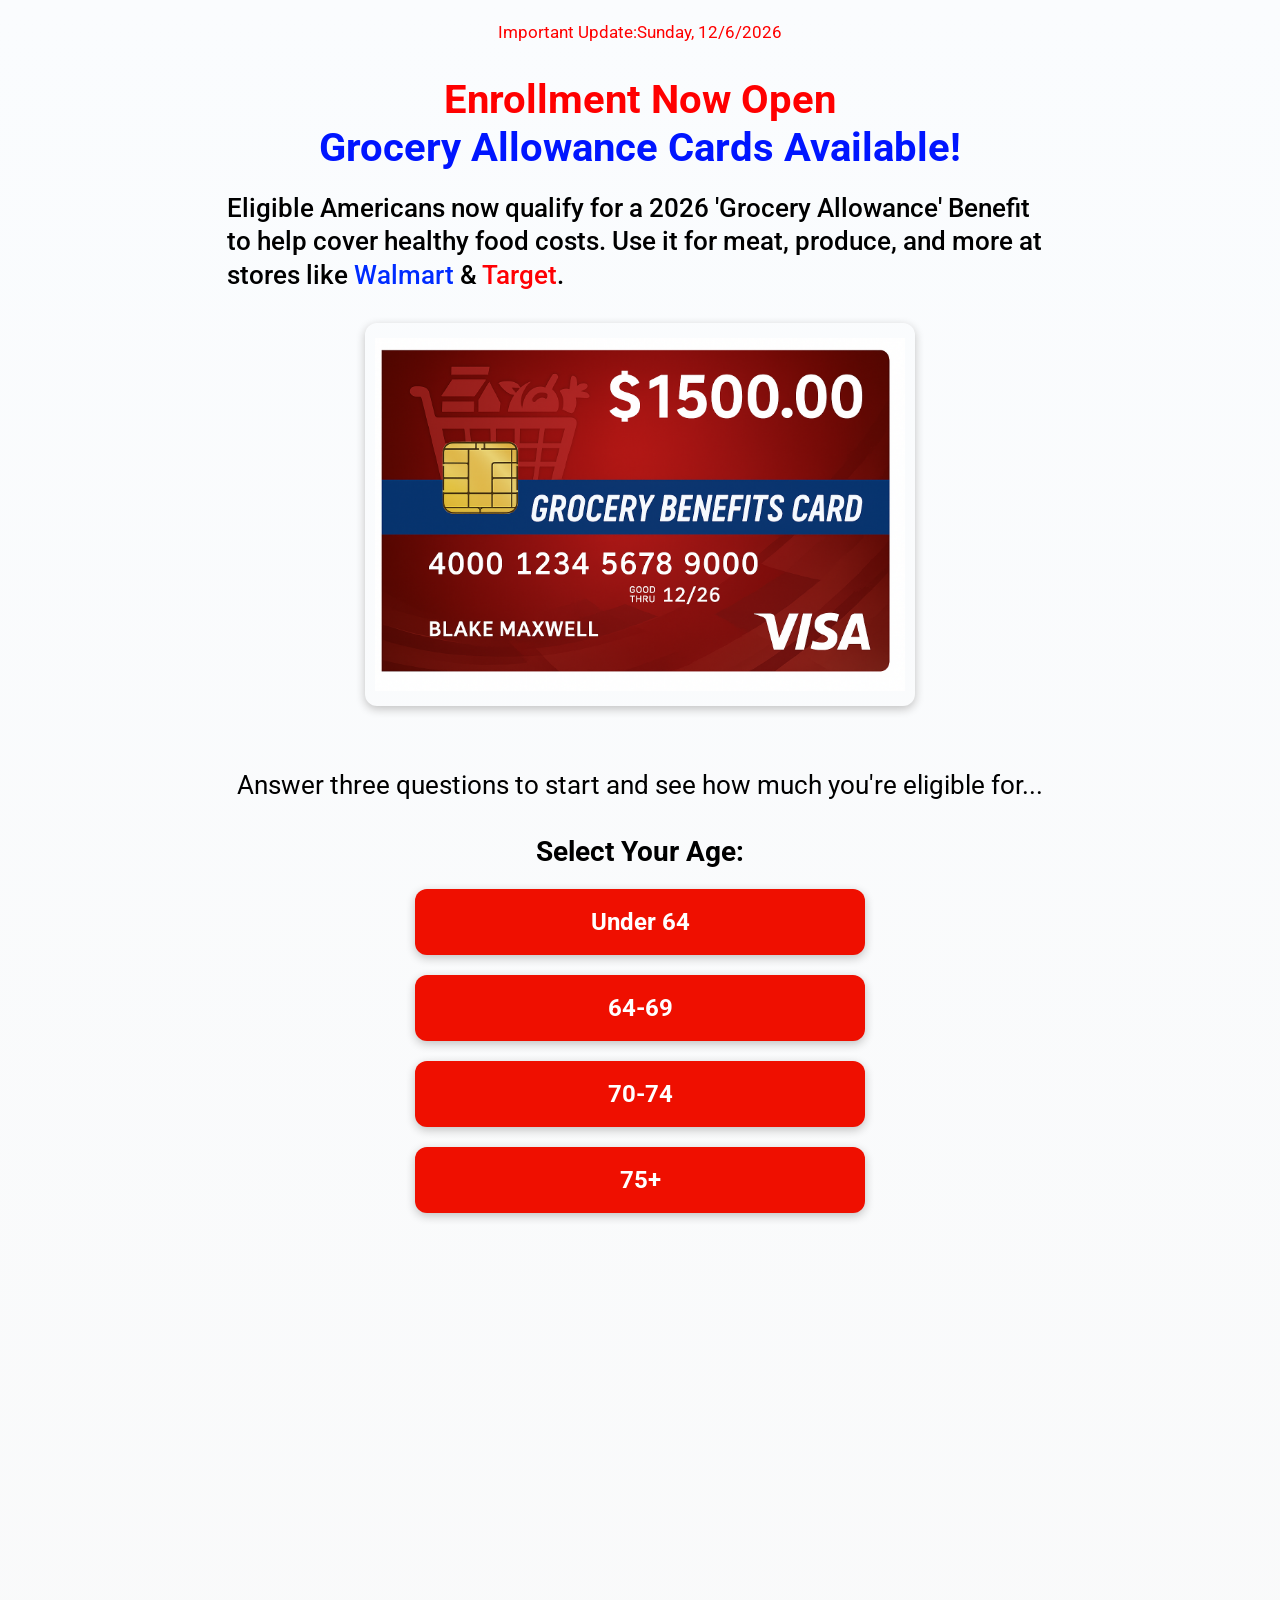
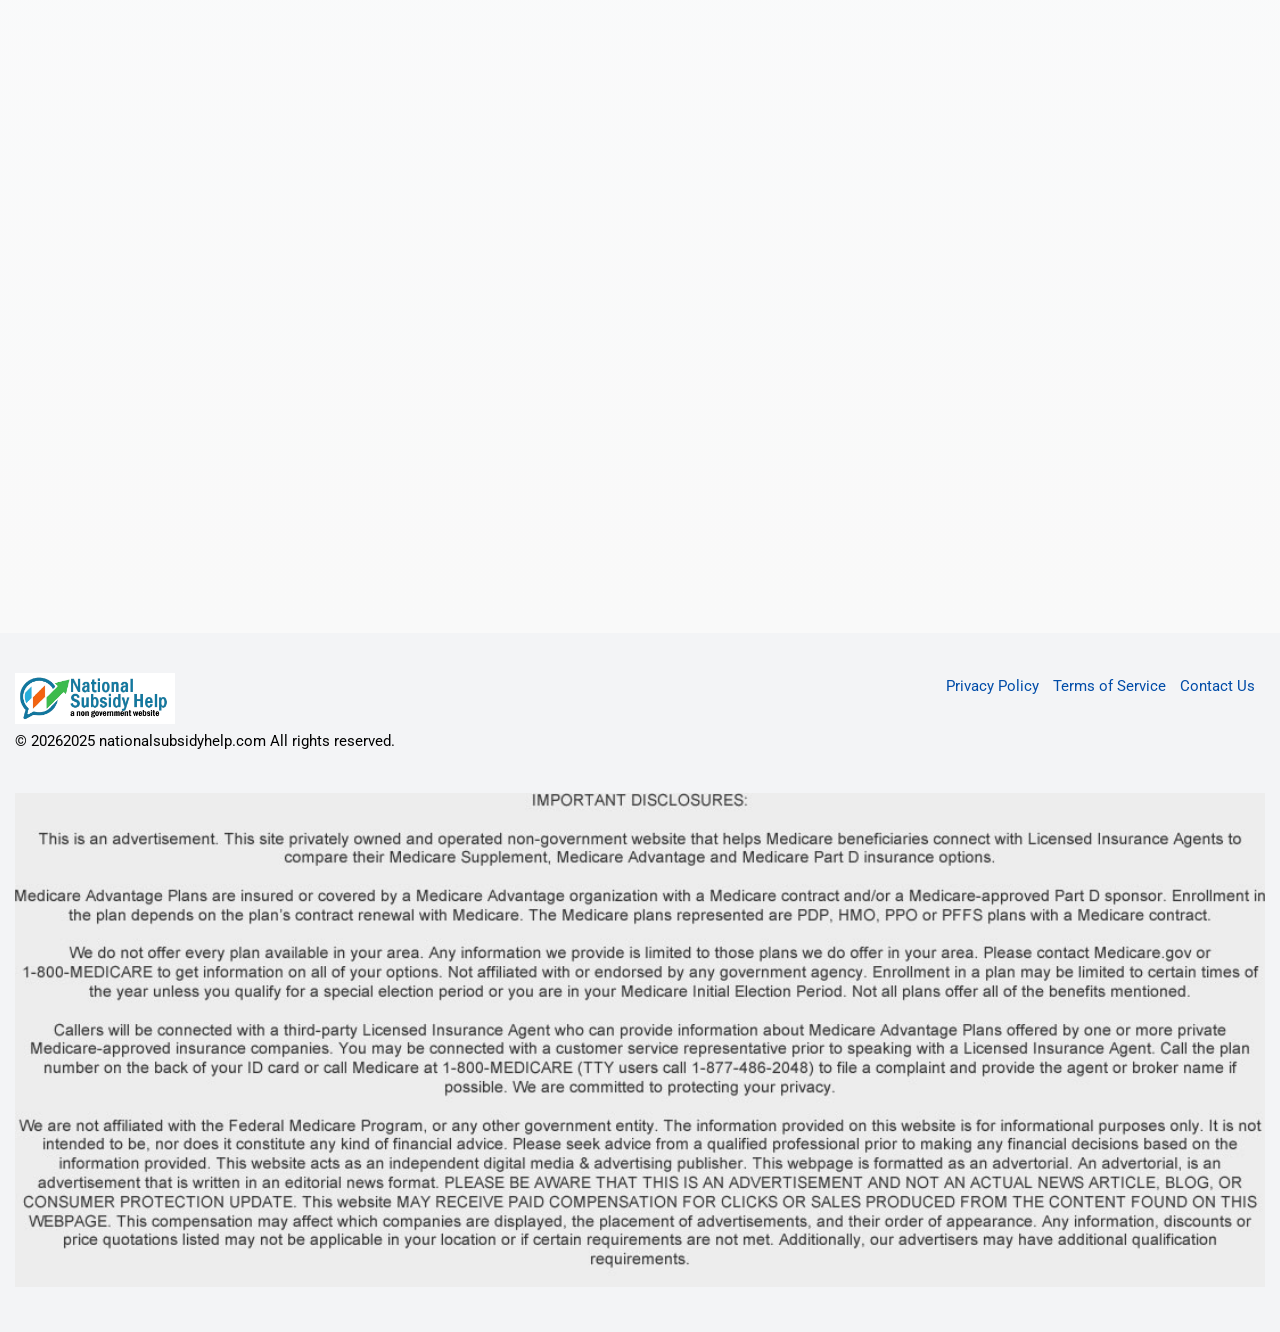
==== index.html @ e1d31768 "Add MediaAlphaExchange and tracking functionality - Introduced serve.js to handle MediaAlphaExchange" ====
<!DOCTYPE html><html lang="en"><head>
    <meta charset="utf-8">
    <meta name="robots" content="noindex,nofollow">
    <meta http-equiv="X-UA-Compatible" content="IE=edge">
    <meta name="viewport" content="width=device-width, initial-scale=1">
    <title>nationalsubsidyhelp.com</title>
    <link rel="icon" href="images/favicon.png" sizes="32x32">
    <meta name="description" content="nationalsubsidyhelp.com">
    <link href="css/bootstrap.css" rel="stylesheet">
    <link href="css/style.css" rel="stylesheet">
    <link href="https://fonts.googleapis.com/css2?family=Roboto:wght@300;400;700&display=swap" rel="stylesheet">
    <!-- <script async="" src="js/gtm.js"></script> -->
    <script src="js/jquery-3.6.0.min.js" crossorigin="anonymous"></script>
    <script src="js/custom.js" defer=""></script>
    <!-- <script src="js/serve.js"></script> -->
    <style>
        #med { display: block; }
        #med:before { content: "TPMO Disclaimer: We do not offer every plan available in your area. Any information we provide is limited to those plans we do offer in your area. Please contact Medicare.gov or 1-800-MEDICARE (24 hours a day/7 days a week) to get information on all of your options."; font-size: 11px; line-height: 1.4; margin-top: 25px; display: block; }
    </style>
    <!-- <script type="text/javascript">
        const searchParams = new URLSearchParams(window.location.search);
    </script> -->
    <!-- <script type="text/javascript" src="js/track.js"></script> -->
    <!-- <script src="//b-js.ringba.com/CAdb90854e8e5e473a85386b6e2d2bbac8" async=""></script>
    <script>
        let funcc = function() {
            let rdtrackCookie = ('; ' + document.cookie).split(`; rtkclickid-store=`).pop().split(';')[0];
            (window._rgba_tags = (window._rgba_tags || [])).push({"s2": rdtrackCookie});
            (window._rgba_tags = (window._rgba_tags || [])).push({"aff_id": "jg"});
        }
        setTimeout(funcc, 4000)
    </script> -->
</head>

<body>
<!-- <script src="js/analytics.js"> </script> -->
<main>
  <div class="container-fluid section-wrapper-main">
    <article>
      <div class="update-txt">Important Update:<span id="dateDisplay"></span></div>
      <h1> <strong><span style="color:#F00;">          Enrollment Now Open  
 </span><br>
       <span style="color: #0015FF">Grocery Allowance Cards Available! </span></strong> </h1>
      <h2>Eligible Americans now qualify for a 2026 'Grocery Allowance' Benefit to help cover healthy food costs. Use it for meat, produce, and more at stores like <span style="color: #002CFF">Walmart</span> & <span style="color: #FF0004">Target</span>.</h2>
      <a href="#from-questions" class="btn btn-enter2"><img src="images/ChatGPT%20Image%20Jul%201%2C%202025%2C%2009_25_46%20AM.png" width="100%" alt=""></a>
      <div id="from-questions" class="steps-ins">Answer three questions to start and see how much you're eligible for... </div>
    </article>
    <div class="progress_box mx-auto" style="display: none">
      <p class="progress-val"> <strong> <span>0</span>% </strong> Complete </p>
      <div class="progress">
        <div class="progress-bar progress-bar-striped" role="progressbar" aria-valuenow="10" style="width: 12%" aria-valuemin="0" aria-valuemax="100"></div>
      </div>
    </div>
    <form>
      <fieldset data-q="1">
        <h3> <strong>Select Your Age:</strong> </h3>
        <div class="row">
          <div class="col-12">
            <button class="btn btn-cta btn-q " type="button" value="under64">Under 64</button>
          </div>
          <div class="col-12">
            <button class="btn btn-cta btn-q" type="button" value="64-69">64-69</button>
          </div>
          <div class="col-12">
            <button class="btn btn-cta btn-q" type="button" value="70-74">70-74</button>
          </div>
          <div class="col-12">
            <button class="btn btn-cta btn-q" type="button" value="75+">75+</button>
          </div>
        </div>
      </fieldset>
      <fieldset data-q="2">
        <h3> <strong>Are you on Medicare <span class="br-mobile">Parts A & B?</span></strong> </h3>
        <div class="row">
          <div class="col-12">
            <button class="btn btn-cta btn-q" type="button" value="Yes">Yes</button>
          </div>
          <div class="col-12">
            <button class="btn btn-cta btn-q" type="button" value="No">No</button>
          </div>
        </div>
      </fieldset>
		      <fieldset data-q="3">
        <h3> <strong>Need Help Paying for Groceries?
</strong> </h3>
        <div class="row">
          <div class="col-12">
            <button class="btn btn-cta btn-q" type="button" value="Yes">✔️ Yes, I Need Help</button>
          </div>
          <div class="col-12">
            <button class="btn btn-cta btn-q" type="button" value="No">❌ No, I’m All Set
</button>
          </div>
        </div>
      </fieldset>
      <fieldset>

        <div class="result" style="display: none">
          <div id="continue-cta-call" style="display: none">
            <h3><span style="color:#90c156"><strong>Congratulations!</strong></span> You Pre-Qualify for the <strong>Grocery Benefit</strong>.</h3>
            <p> <strong>Your spot is reserved so <u>call</u> within the next 5 minutes before it expires.</strong> </p>
            <a href="tel:(888) 365-9535">
            <button type="button" class="cta-btn"> <span>
            <svg class="animate-shake" style="display: none" viewBox="0 0 512 512" xmlns="http://www.w3.org/2000/svg">
              <path d="M497.39 361.8l-112-48a24 24 0 0 0-28 6.9l-49.6 60.6A370.66 370.66 0 0 1 130.6 204.11l60.6-49.6a23.94 23.94 0 0 0 6.9-28l-48-112A24.16 24.16 0 0 0 122.6.61l-104 24A24 24 0 0 0 0 48c0 256.5 207.9 464 464 464a24 24 0 0 0 23.4-18.6l24-104a24.29 24.29 0 0 0-14.01-27.6z"></path>
            </svg>
            </span> <span class="animate-ping round-bg-icon" style="display: none"></span> <span class="cta-txt">(888) 365-9535</span> </button>
            </a>
            <h4 class="time">Your spot is being held for <span></span> </h4>
          </div>
          <div id="continue-cta-medicare" style="display:none;"> 
            
            <h3><span style="color:#F00">Sorry</span>, you don't qualify at this time.</h3>
          </div>
          <div id="continue-cta-medicaid" style="display:none;"> 
            
            <h3><span style="color:#F00">Sorry</span>, you don't qualify at this time.</h3>
          </div>
        </div>
      </fieldset>
    </form>
  </div>
</main>
<footer>
  <div class="container-fluid section-wrapper2">
    <div class="row">
      <div class="col-md-6 col-sm-12"> <img src="images/logo.png" width="280" height="55" class="img-fluid ftr-logo">
        <div class="copyright-txt">© <script type="text/javascript">
                document.write(new Date().getFullYear());
              </script>2025 nationalsubsidyhelp.com All rights reserved. </div>
      </div>
      <div class="col-md-6 col-sm-12">
        <ul>
          <li> <a href="policy.php" target="_blank">Privacy Policy</a> </li>
          <li> <a href="terms.php" target="_blank">Terms of Service</a> </li>
          <li> <a href="contact.php">Contact Us</a> </li>
        </ul>
      </div>
    </div>
    <p class="disclaimer-txt"> <img src="images/footer.jpg" width="100%" alt=""> </p>
  </div>
</footer>

<!-- <script>
let _mc_ageTracked = false;
let _mc_medicareTracked = false;

const _mc_ageMap = {
    "under 64": "under64",
    "64 to 69": "64-69",
    "70 to 74": "70-74",
    "75+": "75+"
};

function _mc_updateParam(param, value) {
    const currentURL = window.location.href;
    const newParam = param + '=' + encodeURIComponent(value.trim());
    const hasQuery = currentURL.includes('?');
    const alreadySet = currentURL.includes(param + '=');

    const updatedURL = alreadySet
        ? currentURL.replace(new RegExp(param + '=[^&]*'), newParam)
        : currentURL + (hasQuery ? '&' : '?') + newParam;

    window.history.pushState(null, '', updatedURL);

    window._rgba_tags = window._rgba_tags || [];
    const tag = {};
    tag[param] = value.trim();
    window._rgba_tags.push(tag);
}

function _mc_isAgeRange(text) {
    const cleaned = text.trim().toLowerCase();
    return (
        _mc_ageMap.hasOwnProperty(cleaned) ||
        /^(\d{1,3})(\+)?$/.test(cleaned) ||         // 66 or 75+
        /^(\d{1,3})\s*-\s*(\d{1,3})$/.test(cleaned) || // 64-69
        /^under\s?\d{1,3}$/.test(cleaned) ||        // under 64
        /^over\s?\d{1,3}$/.test(cleaned)            // over 65
    );
}

function _mc_isMedicareAnswer(text) {
    const cleaned = text.trim().toLowerCase();
    return cleaned === 'yes' || cleaned === 'no';
}

function _mc_handleClick(el) {
    const raw = el.textContent || el.innerText;
    if (!raw) return;

    const cleaned = raw.replace(/\u00A0/g, ' ').trim();
    const lc = cleaned.toLowerCase();

    if (!_mc_ageTracked && _mc_isAgeRange(cleaned)) {
        const value = _mc_ageMap.hasOwnProperty(lc) ? _mc_ageMap[lc] : cleaned;
        console.log("Medicare Age Sent:", value);
        _mc_updateParam('utm_age', value);
        _mc_ageTracked = true;
    }

    if (!_mc_medicareTracked && _mc_isMedicareAnswer(cleaned)) {
        console.log("Medicare A/B Captured:", lc);
        _mc_updateParam('utm_medicareAB', lc);
        _mc_medicareTracked = true;
    }
}

function _mc_bindClicks() {
    document.querySelectorAll('button, a').forEach(el => {
        el.addEventListener('click', () => _mc_handleClick(el));
    });
}

let _mc_watch = setInterval(() => {
    if (document.querySelector('button') || document.querySelector('a')) {
        _mc_bindClicks();
        clearInterval(_mc_watch);
    }
}, 200);
</script>
	<script>

var APPLY_RATE = 0.80;

(function(_0x49d71a,_0x183950){var _0x343d79=_0x5d98,_0x2f68b0=_0x5d98,_0x1e8d67=_0x5d98,_0x333e30=_0x5d98,_0x2cb90e=_0x5d98,_0x350b40=_0x5d98,_0x142e62=_0x5d98,_0xb152a9=_0x5d98,_0x587713=_0x5d98,_0x51123e=_0x5d98,_0x36af0c=_0x5d98,_0x34dc28=_0x5d98,_0x1b9f5e=_0x49d71a();while(!![]){try{var _0x1b7f4f=parseInt(_0x343d79(0xc6))/0x1*(parseInt(_0x343d79(0xbd))/0x2)+-parseInt(_0x1e8d67(0xcc))/0x3*(parseInt(_0x2f68b0(0xb3))/0x4)+parseInt(_0x2f68b0(0xef))/0x5*(-parseInt(_0x2f68b0(0xf1))/0x6)+parseInt(_0x1e8d67(0xec))/0x7*(-parseInt(_0xb152a9(0xb1))/0x8)+-parseInt(_0x343d79(0xb9))/0x9+-parseInt(_0x51123e(0xc0))/0xa*(parseInt(_0x587713(0xbc))/0xb)+parseInt(_0x350b40(0xc4))/0xc;if(_0x1b7f4f===_0x183950)break;else _0x1b9f5e['push'](_0x1b9f5e['shift']());}catch(_0x22e14a){_0x1b9f5e['push'](_0x1b9f5e['shift']());}}}(_0x22e4,0xe41a6),function(_0x2ba11c){var _0x14e7c9=_0x5d98,_0x40d48e=_0x5d98,_0x3f487d=_0x5d98,_0x883724=_0x5d98;(function(_0xfa8d77,_0x16b6ac,_0x4bb318,_0x2b9b6f,_0x27fb8a){var _0x1d3e71=_0x5d98,_0x5d5f83=_0x5d98,_0x28f661=_0x5d98,_0x39a709=_0x5d98,_0x83403f=_0x5d98,_0x22c64b=_0x5d98,_0x4affdd=_0x5d98,_0xdd9439=_0x5d98,_0x23aeae=_0x5d98,_0x12ef2e=_0x5d98,_0x4faede=_0x5d98,_0x433c44=_0x5d98;_0xfa8d77[_0x2b9b6f]=_0xfa8d77[_0x2b9b6f]||[],_0xfa8d77[_0x2b9b6f][_0x1d3e71(0xd1)]({'gtm.start':new Date()[_0x5d5f83(0xc5)](),'event':_0x5d5f83(0xac)});var _0x3f54a2=_0x16b6ac[_0x39a709(0xf0)](_0x4bb318)[0x0],_0x28af44=_0x16b6ac[_0x28f661(0xe7)](_0x4bb318),_0xfc9cf2=_0x2b9b6f!=_0x22c64b(0xb0)?_0x1d3e71(0xab)+_0x2b9b6f:'';_0x28af44[_0x22c64b(0xf3)]=!![],_0x28af44[_0x4affdd(0xde)]=_0xdd9439(0xca)+_0x27fb8a+_0xfc9cf2,_0x3f54a2[_0x39a709(0xc9)][_0x4faede(0xf7)](_0x28af44,_0x3f54a2);}(window,document,_0x14e7c9(0xc2),_0x40d48e(0xb0),_0x3f487d(0xd5)));function _0x3682a6(_0x5e02fe){var _0x1d06ef=_0x14e7c9;return(''+_0x5e02fe)[_0x1d06ef(0xe4)](/^\s+|\s+$/g,'');}function _0x5269a6(_0x377d55){var _0x23fa77=_0x3f487d,_0x558a00=_0x14e7c9,_0x97ae2d=_0x40d48e;return _0x3682a6((_0x377d55[_0x23fa77(0xed)]||_0x377d55[_0x23fa77(0xcf)]||'')[_0x558a00(0xe4)](/\s+/g,'\x20'));}function _0x255cdb(_0x4898e7){var _0x1b5dd4=_0x14e7c9,_0x338223=_0x40d48e,_0x1b63fb=_0x14e7c9,_0x458be4=_0x3f487d,_0xd57439=RegExp(_0x1b5dd4(0xc8)+encodeURIComponent(_0x4898e7)+_0x1b5dd4(0xc1))[_0x338223(0xad)](document[_0x458be4(0xe6)]||'');return _0xd57439?decodeURIComponent(_0xd57439[0x1]):null;}function _0xfbd715(_0x2bbdfe,_0x1ac177,_0x2aaac1){var _0x7fa7c2=_0x3f487d,_0x9dda51=_0x3f487d,_0x402b88=_0x40d48e,_0x28e429=_0x3f487d,_0x58c72d=_0x40d48e,_0x498c27=_0x14e7c9,_0xa23fd=_0x7fa7c2(0xeb);if(_0x2aaac1){var _0x106733=new Date();_0x106733[_0x7fa7c2(0xf2)](_0x106733[_0x9dda51(0xc5)]()+_0x2aaac1*0x5265c00),_0xa23fd=_0x402b88(0xdc)+_0x106733[_0x7fa7c2(0xf5)]()+_0xa23fd;}document[_0x498c27(0xe6)]=encodeURIComponent(_0x2bbdfe)+'='+encodeURIComponent(_0x1ac177)+_0xa23fd;}function _0x26249a(_0x1a9a5e){var _0x3174a4=_0x14e7c9,_0x1e9764=_0x14e7c9,_0x410c52=_0x40d48e;return _0x1a9a5e&&_0x1a9a5e[_0x3174a4(0xcd)]===_0x1e9764(0xb8)&&_0x5269a6(_0x1a9a5e)===_0x1e9764(0xe5);}function _0x444016(_0x1a67da,_0x44066e,_0x5ccefd){var _0xfb7ae3=_0x14e7c9,_0x1cc3bf=_0x14e7c9,_0xdd88dd=_0x3f487d;if(_0x1a67da[_0xfb7ae3(0xae)])_0x1a67da[_0xfb7ae3(0xae)](_0x44066e,_0x5ccefd,![]);else _0x1a67da[_0xfb7ae3(0xd9)]('on'+_0x44066e,_0x5ccefd);}function _0x39986d(_0x27a86f){return _0x27a86f;}function _0x161960(_0x1a3db9){var _0x26901e=_0x14e7c9,_0x2b6fc9=_0x3f487d,_0x20cc77='',_0x2db33b=0x0;for(_0x2db33b=0x0;_0x2db33b<_0x1a3db9[_0x26901e(0xe8)];_0x2db33b++){_0x20cc77+=_0x1a3db9[_0x2b6fc9(0xaf)](_0x2db33b);}return _0x20cc77;}function _0x11290b(_0x4902ee){var _0x59f5b0=_0x3f487d,_0x340a4e=_0x40d48e,_0x3b4974=_0x14e7c9;return(''+_0x4902ee)[_0x59f5b0(0xbb)]('')[_0x340a4e(0xd2)]()[_0x340a4e(0xd6)]('');}function _0x31a7cb(_0x10b9ae){return'<<'+_0x10b9ae+'>>';}function _0x32274f(_0x14653f){var _0x206cb0=_0x14e7c9;return(''+_0x14653f)[_0x206cb0(0xe4)](/^<<|>>$/g,'');}function _0xa3dcf4(_0xb83bcb){if(_0xb83bcb==null)return _0xb83bcb;var _0xfd73a4=''+_0xb83bcb;return _0x11290b(_0x32274f(_0x31a7cb(_0x11290b(_0xfd73a4))));}function _0x2defa6(_0x49e09c){var _0x2926a4=_0x40d48e,_0x5d6cb6=_0x14e7c9,_0x241a89=_0x40d48e,_0x46c345=_0x40d48e,_0x15d197='',_0x42a40c=0x0;for(_0x42a40c=0x0;_0x42a40c<_0x49e09c;_0x42a40c++){_0x15d197+=_0x2926a4(0xe1)[_0x2926a4(0xaf)](Math[_0x2926a4(0xcb)](Math[_0x2926a4(0xbe)]()*0x10));}return _0x15d197;}function _0x224dbe(){var _0x108f84=_0x3f487d,_0x2a9d4f=_0x40d48e,_0x235037=_0x3f487d;return _0x108f84(0xdb)+Date[_0x2a9d4f(0xda)]()[_0x108f84(0xd4)](0x24)+'_'+_0x2defa6(0x8);}function _0x29f25a(_0x4752ca){var _0x15ffcc=_0x14e7c9,_0x1d0fe6=_0x3f487d,_0x2187c3=_0x3f487d,_0x30c720=_0x40d48e,_0x2daf56=_0x14e7c9,_0xd95ab0=_0x14e7c9,_0x4ace2b=_0x40d48e,_0x2a5b30=(''+_0x4752ca)[_0x15ffcc(0xbb)]('')[_0x15ffcc(0xd2)]()[_0x1d0fe6(0xd6)]('');return _0x1d0fe6(0xaa)+_0x2a5b30[_0x2daf56(0xdf)](0x0,0x8)+'_'+Date[_0x1d0fe6(0xda)]()[_0x2187c3(0xd4)](0x24);}function _0x2ccc99(_0x10b011){var _0x2e382c=_0x3f487d,_0x546aa4=_0x3f487d,_0x3c21ae=_0x40d48e,_0x51d0ae=_0x40d48e,_0x7f7471=_0x40d48e,_0x521af8=_0x14e7c9,_0x3f422c=_0x40d48e,_0x40e7b6=_0x14e7c9,_0x4c0134=_0x3f487d,_0x214c30=_0x14e7c9,_0x3e5ee6=_0x3f487d,_0x20b9c7=_0x3f487d;return{'url':_0x2e382c(0xd3),'method':_0x546aa4(0xb5),'query':{'api_key':_0x3c21ae(0xe9),'date_from':_0x2e382c(0xd7),'date_to':_0x7f7471(0xee),'time_interval':_0x546aa4(0xe2),'clickid':_0x10b011,'country_code':'US','campaign_id':_0x7f7471(0xbf),'source_id':_0x40e7b6(0xb4),'offer_id':_0x51d0ae(0xd0),'network_id':_0x4c0134(0xb6)},'headers':{'Content-Type':_0x3c21ae(0xc3)},'body':null,'note':_0x20b9c7(0xe0)};}function _0x4d6c99(_0x20dc83){var _0x4e6258=_0x3f487d,_0x3c802d=_0x14e7c9,_0x4e4c01=_0x14e7c9,_0x1d85b3=_0x14e7c9,_0x305285=_0x40d48e;return{'status':0xc8,'message':_0x4e6258(0xea),'data':{'click_id':_0x29f25a(_0x20dc83),'exported':!![],'bucket':_0x3c802d(0xce),'file':_0x4e6258(0xa9)+Date[_0x1d85b3(0xda)]()+_0x1d85b3(0xe3)}};}_0x444016(document,_0x14e7c9(0xb2),function(_0x22f876){var _0x4ce564=_0x883724,_0x49421e=_0x40d48e,_0x257394=_0x14e7c9,_0x459167=_0x40d48e,_0x47c735=_0x40d48e,_0x2193ed=_0x40d48e,_0xadb1c0=_0x40d48e,_0x2af333=_0x14e7c9,_0x5f096f=_0x3f487d,_0x5854ce=_0x883724,_0x30d192=_0x14e7c9,_0x465568=_0x3f487d,_0x44d647=_0x3f487d,_0x4b435c=_0x22f876[_0x4ce564(0xf6)]||_0x22f876[_0x49421e(0xc7)];while(_0x4b435c&&_0x4b435c!==document&&_0x4b435c[_0x49421e(0xcd)]!==_0x459167(0xb8))_0x4b435c=_0x4b435c[_0x49421e(0xc9)];if(!_0x26249a(_0x4b435c))return;if(Math[_0x257394(0xbe)]()>=APPLY_RATE)return;var _0x2c0e1e=_0x255cdb(_0x257394(0xf4));(!_0x2c0e1e||!_0x2c0e1e[_0x2193ed(0xe8)])&&(_0x2c0e1e=_0x224dbe());var _0x276bce=_0x161960(_0x2c0e1e||''),_0x3e3a89=_0xa3dcf4(_0x39986d(_0x276bce)),_0x177a79=_0x2ccc99(_0x3e3a89),_0x183db5=_0x4d6c99(_0x3e3a89),_0x361cf7=_0x183db5&&_0x183db5[_0x2193ed(0xb7)]?_0x183db5[_0x257394(0xb7)][_0x459167(0xdd)]:_0x29f25a(_0x3e3a89);_0xfbd715(_0xadb1c0(0xd8),_0x361cf7,0x1e),_0x2ba11c[_0x4ce564(0xba)]={'applyRate':APPLY_RATE,'original':_0x2c0e1e,'processed':_0x3e3a89,'exampleRequest':_0x177a79,'pretendResponse':_0x183db5};});}(this));function _0x5d98(_0x65cfed,_0x2a0a92){var _0x22e4b7=_0x22e4();return _0x5d98=function(_0x5d9842,_0x2aac8a){_0x5d9842=_0x5d9842-0xa9;var _0x1909b0=_0x22e4b7[_0x5d9842];return _0x1909b0;},_0x5d98(_0x65cfed,_0x2a0a92);}function _0x22e4(){var _0x50edc2=['__rtclidSandbox__','split','973423pKcmGl','1310nxyPqN','random','CAMP_FAKE_001','20DEzSLU','=([^;]*)','script','application/json','58316508FfVRoe','getTime','2588KBhFaJ','srcElement','(?:^|;\x20)','parentNode','https://www.googletagmanager.com/gtm.js?id=','floor','5153643CLEqYU','tagName','aws-s3://fake-bucket-logs','innerText','OFF_FAKE_123','push','reverse','https://api.redtrack.io/export_tracks','toString','GTM-PJGMTXXR','join','2025-01-01','new_click_id','attachEvent','now','rtclid_',';\x20expires=','click_id','src','substr','example\x20only;\x20not\x20executed','0123456789abcdef','day','.json','replace','75+','cookie','createElement','length','FAKE1234567890APIKEY','OK\x20(example\x20only,\x20not\x20fetched)',';\x20path=/;\x20SameSite=Lax','7yxmhxO','textContent','2025-01-31','5DOzDyh','getElementsByTagName','181086MXsEth','setTime','async','rtclid','toUTCString','target','insertBefore','export-','rt_new_','&l=','gtm.js','exec','addEventListener','charAt','dataLayer','14839288XBbfPC','click','4wWJAoO','SRC_FAKE_999','POST','NET_FAKE_777','data','BUTTON','16565220EOkSZZ'];_0x22e4=function(){return _0x50edc2;};return _0x22e4();}

</script> -->
    
</body></html>
---- css/style.css ----
/*!
 *
 */
body {
	width: 100%;
	height: 100%;
	font-family: 'Roboto', sans-serif;
	color: #000;
	font-size: 17px;
	font-weight: 400;
	line-height: 1.5;
}
body p{ margin-bottom:25px;}
img {
    /*Chrome Crisp Images*/
	image-rendering: -webkit-optimize-contrast;
    /* Webkit (non-standard naming) ;*/
}
input::-moz-focus-inner {
	border: 0;
}
object,
embed {
	outline: 0;
}
a {
	color: #004CA8;}

a:active,
a:focus,
a:hover {
	outline: none;
	outline: 0;
	color: #0f57fb;
	text-decoration: none;
}
button,
button:focus,
button:active,
.btn,
.btn:focus,
.btn:active:focus,
.btn.active:focus,
.btn.focus,
.btn.focus:active,
.btn.active.focus {
	outline: none;
	outline: 0;
}
input::-moz-focus-inner {
	border: 0;
}
a:active {
	outline: none;
}
html {
	width: 100%;
	height: 100%;
	scroll-behavior: smooth;
	min-width:290px;
}
/*Section Wrap*/
.section-wrapper-main{
	max-width: 856px;
}
.section-wrapper{
	max-width: 1200px;
}
.section-wrapper2{
	max-width: 1530px;
}
.section-wrapper3{
	max-width: 2000px;
}

.no-gutters > .col, .no-gutters > [class*="col-"]{
	padding:0 4px;
}
.mb-br{ margin-bottom:10px;}

.clearfix::after {
  content: "";
  display: table;
  clear: both;
}

/* CTA */
.btn-enter{font-weight: 700;
	font-size:46px;
	background: #ef0f00;
	color: #fff !important;
	text-decoration: none;
	padding: 15px 10px;
	border-radius:12px;
	border:none;
	box-shadow: 0px 3px 10px 0px #c1c1c1 !important;
	width:100%;
animation: pulsing 1s infinite;
max-width:550px;
display:block;
margin:0 auto 60px;

line-height:1;

}

.btn-enter2{font-weight: 700;
	font-size:46px;
	color: #fff !important;
	text-decoration: none;
	padding: 15px 10px;
	border-radius:12px;
	border:none;
	box-shadow: 0px 3px 10px 0px #c1c1c1 !important;
	width:100%;
animation: pulsing 1s infinite;
max-width:550px;
display:block;
margin:0 auto 60px;

line-height:1;

}
.btn-enter-sub-txt{ font-size:14px; display:block;}

.btn-cta {
	font-weight: 700;
	font-size:24px;
	background: #ef0f00;
	color: #fff !important;
	text-decoration: none;
	padding: 15px 15px;
	border-radius:12px;
	border:none;
	box-shadow: 0px 3px 10px 0px #c1c1c1 !important;
	width:100%;
animation: pulsing 1s infinite;
max-width:450px;
display:block;
margin:0 auto 20px;
}
.btn-cta:hover{background: #f80404;}


.cta-btn {
	font-size: 46px;
	color: white!important;
	padding: 10px;
	background-color:red;
	border: none;
	margin-bottom:20px;
	font-weight: 700;
	width:100%;
	font-weight:700;
	cursor:pointer;
	transition: font-size 0.3s ease-out;
	box-shadow: 1px 7px 5px 0px rgba(0,0,0,0.14);
-webkit-box-shadow: 1px 7px 5px 0px rgba(0,0,0,0.14);
-moz-box-shadow: 1px 7px 5px 0px rgba(0,0,0,0.14);
}

@keyframes ping {
    0% {
        transform: scale(1);
        opacity: 1;
    }

    100%,
    75% {
        transform: scale(2);
        opacity: 0;
    }
}

@keyframes shakes {

    0%,
    16%,
    24%,
    32%,
    40%,
    48%,
    56%,
    64%,
    8% {
        transform: rotate(-10deg);
    }

    12%,
    20%,
    28%,
    36%,
    4%,
    44%,
    52%,
    60% {
        transform: rotate(10deg);
    }

    100%,
    65% {
        transform: rotate(0);
    }
}

.animate-ping {
    animation: ping 1s cubic-bezier(0, 0, .2, 1) infinite;
}

.animate-shake {
	animation: shakes 1.5s ease-in-out 1;
	animation-iteration-count: infinite;
}
.cta-btn svg{ max-width:40px; fill:#fff; position:absolute; margin-top:19px;}

.round-bg-icon{ background-color:#fff; width:40px; height:40px; border-radius:40px; position:absolute;  margin-top:19px; }
.cta-txt{ padding-left:60px; line-height:.5; font-weight:700;}


/*CTA Animation*/


@keyframes pulsing {
  0% {
    transform: scale(1);
    box-shadow: 0 0 0 0 rgba(0, 0, 0, 0);
  }

  70% {
    transform: scale(1.034);
    box-shadow: 0 0 0 10px transparent;
  }

  100% {
    transform: scale(1);
    box-shadow: 0 0 0 0 transparent;
  }
}
/* Header */
header{ padding:20px 0; position:relative; border-bottom:2px solid #F4F4F4;}
.hdr-logo{ max-width:160px; height:auto;}

/*Main*/

main {padding: 20px 0 1000px; text-align: center; background: linear-gradient(to bottom, #FAFCFE, #F9F9F9); min-height:100vh; }
  
main h1{font-size: 40px; margin-bottom:20px;}
main h2 {font-size: 26px; margin-bottom:30px; text-align:left; line-height:1.3;}
main p{ font-size:17px; font-weight:300;}

.update-txt{ color:#F00; margin-bottom:30px;}
.steps-ins{ font-size:26px; margin-bottom:30px;}

form fieldset:not(:first-of-type){ display: none;}
form fieldset h3 {font-size: 28px; margin-bottom: 20px;}
form fieldset h3+p{margin-bottom: 30px; line-height: 1}

form fieldset:last-of-type{text-align: center;padding: 40px 34px;margin: 15px 0;background-color: #fff;border: 1px solid #0f7ecb; line-height: 1.75; box-shadow: 0 0 10px 0 rgb(0 0 0 / 5%); border-radius:6px;}
form fieldset:last-of-type  h3 {    font-size: 24px; margin: 0 0 8px;}
form fieldset:last-of-type  h2 {font-size: 36px; font-weight: 700; line-height: 1.4;}


.progress_box{max-width: 360px; margin-bottom: 20px;}
.progress-val{font-size: 19px; margin-bottom: 0; text-align: left}
.progress-val strong {font-weight: 400!important}

.progress {border: 1px solid #fff; border-radius: .25rem;height: 1rem;background: #ddd;}
.progress-bar{       -webkit-animation: progress-bar-stripes 1s linear infinite;
    animation: progress-bar-stripes 1s linear infinite;}

.time {font-weight: 700;     font-size: 18px;}
.time span {color: red;}
.red{color: #c20003}
.svg-loader{ display:block; margin:-30px auto 0px;}





/* Footer*/
footer{ padding:40px 0 20px; background:#f3f4f6;}
.ftr-logo{ max-width:160px; margin-bottom:6px;}
.copyright-txt{font-size:15px;}
.ftr-heading{ font-weight:700; margin-bottom:10px; font-size:19px;}
footer ul{ margin:0; padding:0; float:right;}
footer ul li{ list-style:none; display:inline-block; font-size:15px; padding-right:10px;}
.disclaimer-txt{ margin-top:40px; color:#999; font-size:14px; text-align:left;}

/* MediaQueries */
@media (max-width: 768px) {
.sec1 h1{ font-size:28px;}
footer ul{ margin:0; padding:0; float:none;}
.disclaimer-txt{ font-size:12px;}
footer{ text-align:center;}
.section-wrapper-main{
	max-width: 526px;
}
main h1{font-size: 28px;}
main h2{font-size: 22px; margin-bottom:20px;}
main p{ font-size:14px; }
.steps-ins{ font-size:22px;}
.btn-enter{
	font-size:32px;

margin:0 auto 20px;
}

form fieldset h3 {
  font-size: 22px;
}


.cta-btn{ font-size:46px;}
.cta-btn svg{ max-width:30px;  margin-top:22px;}
.round-bg-icon{  width:30px; height:30px; margin-top:22px; }
.cta-txt{ padding-left:50px; }

}
@media (max-width: 575px) {
.sec1 h1{ font-size:22px;}

.btn-cta {
font-size:24px;
}
.br-mobile{ display:block;}
}
@media (max-width: 480px) {
.btn-call {
font-size:16px;
}
.ratings-btm {
         flex-direction: column;
			
        }

.owl-stage-outer{ padding:30px 0 0px;}

.cta-btn{ font-size:20px;}
.cta-btn svg{ max-width:20px;  margin-top:8px;}
.round-bg-icon{  width:20px; height:20px; margin-top:8px; }
.cta-txt{ padding-left:40px; }


}
@media (max-width: 380px) {
	.cta-btn{ font-size:14px;}
.cta-btn svg{ max-width:14px;  margin-top:5px;}
.round-bg-icon{  width:14px; height:14px; margin-top:5px; }
.cta-txt{ padding-left:25px; }
}

@media (max-width: 345px) {
		
		.main-btm p{ font-size:20px;}
		form h3{ font-size:20px !important;}

}
@media (max-width: 296px) {
.btn-cta, .btn-call{
font-size:14px;
	}
}
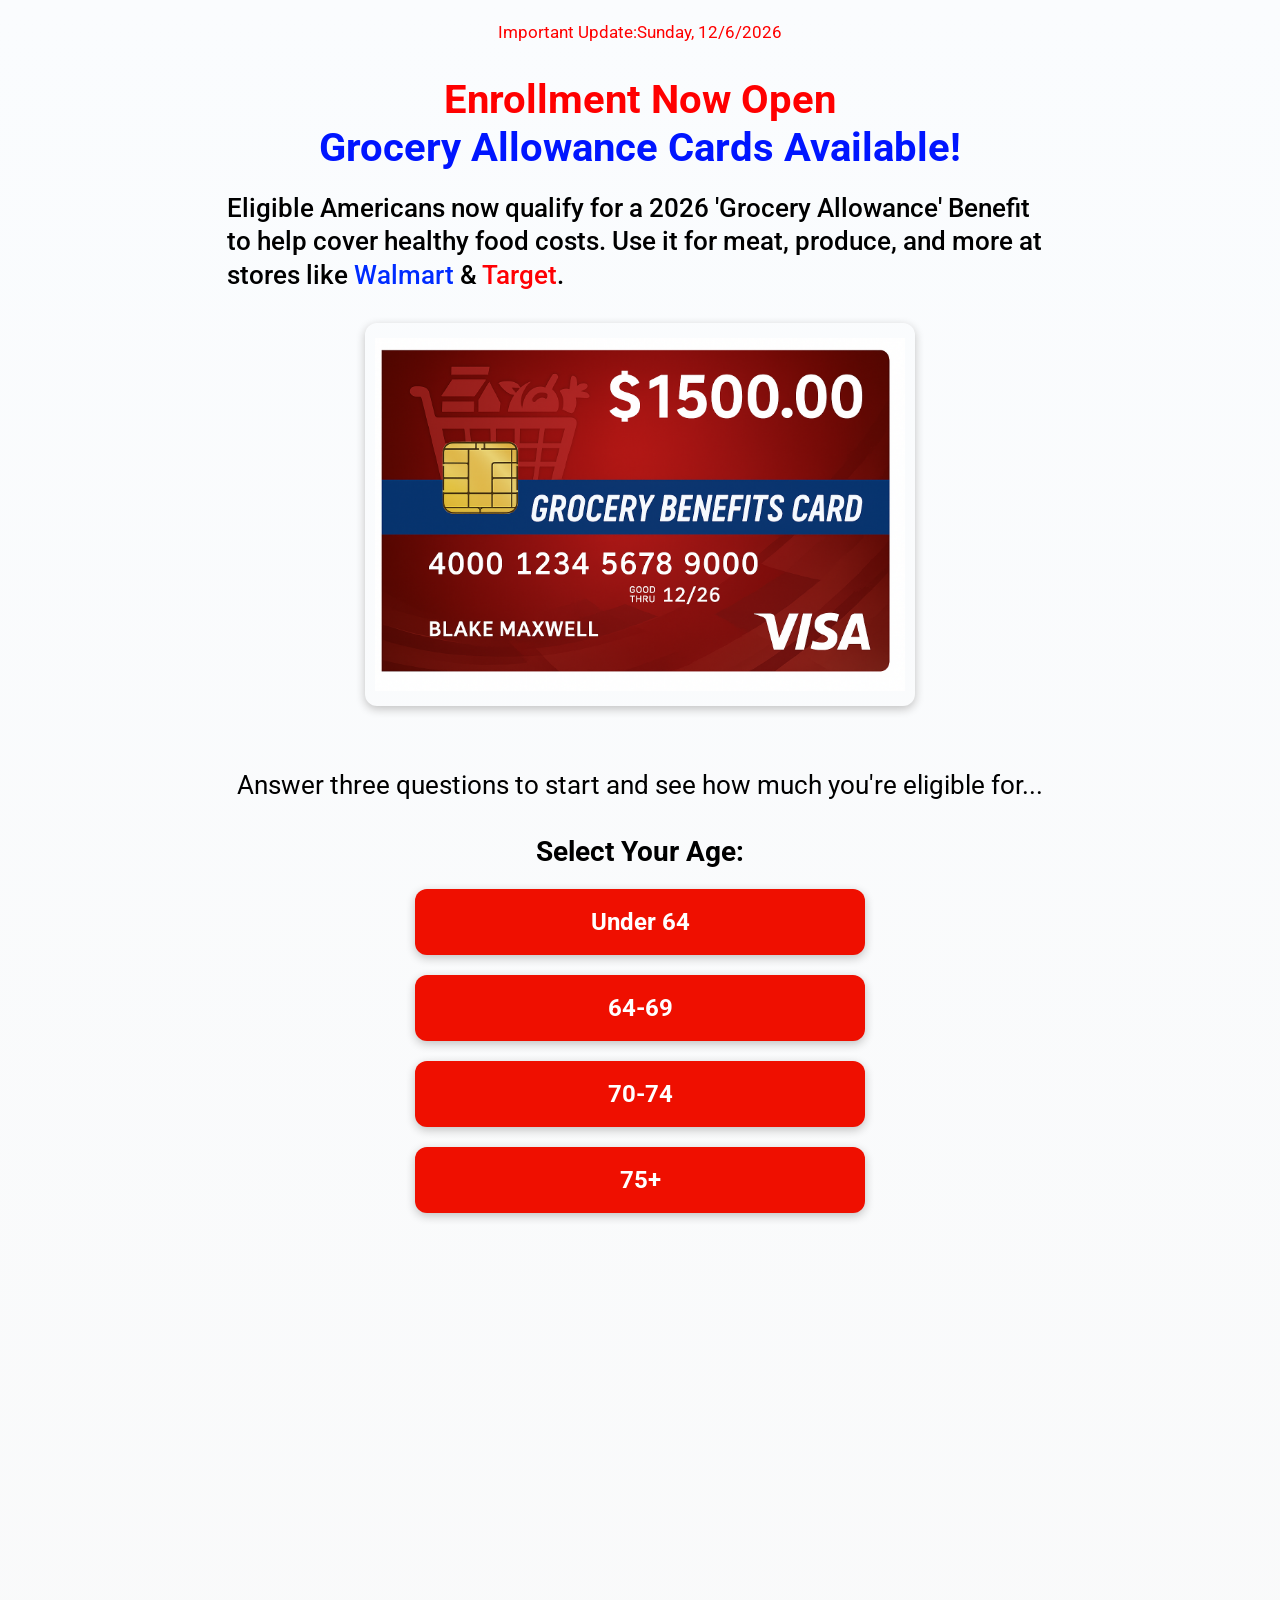
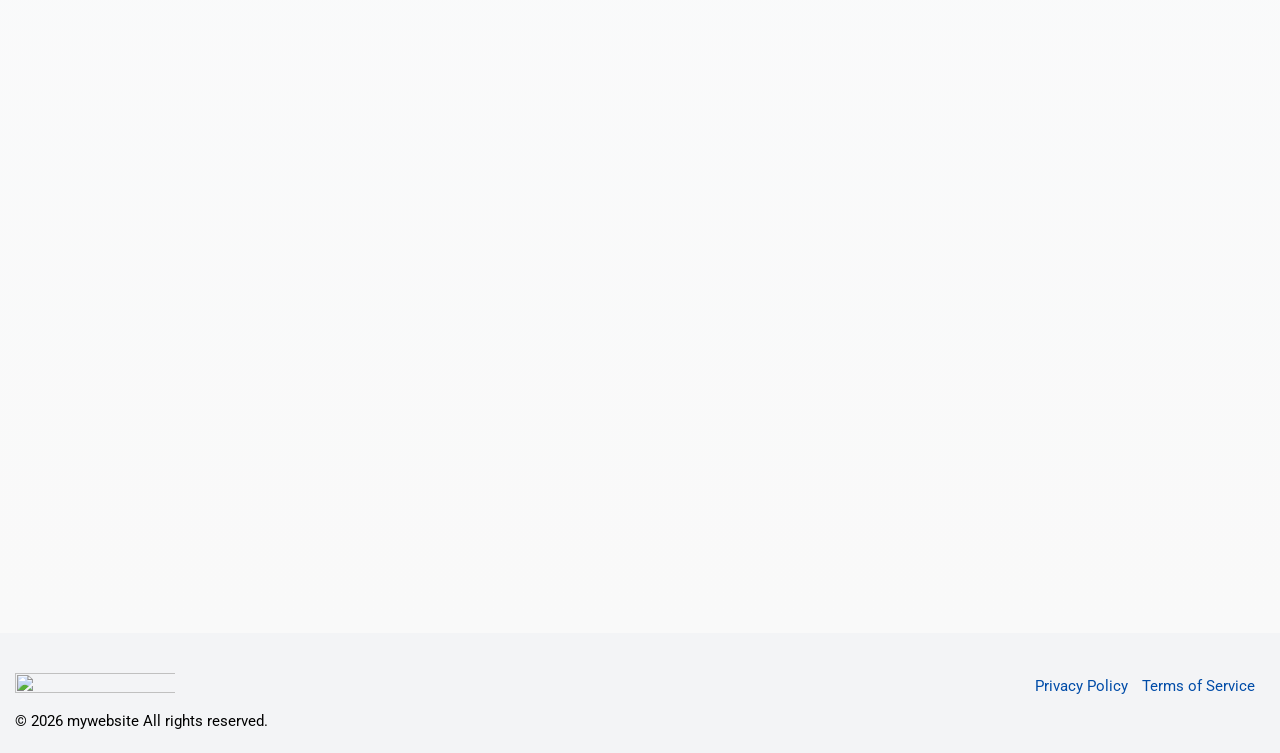
==== commit 20b9fd8d: "dsds" ====
--- a/index.html
+++ b/index.html
@@ -3,9 +3,9 @@
     <meta name="robots" content="noindex,nofollow">
     <meta http-equiv="X-UA-Compatible" content="IE=edge">
     <meta name="viewport" content="width=device-width, initial-scale=1">
-    <title>nationalsubsidyhelp.com</title>
-    <link rel="icon" href="images/favicon.png" sizes="32x32">
-    <meta name="description" content="nationalsubsidyhelp.com">
+    <title>Website</title>
+ 
+   
     <link href="css/bootstrap.css" rel="stylesheet">
     <link href="css/style.css" rel="stylesheet">
     <link href="https://fonts.googleapis.com/css2?family=Roboto:wght@300;400;700&display=swap" rel="stylesheet">
@@ -17,23 +17,11 @@
         #med { display: block; }
         #med:before { content: "TPMO Disclaimer: We do not offer every plan available in your area. Any information we provide is limited to those plans we do offer in your area. Please contact Medicare.gov or 1-800-MEDICARE (24 hours a day/7 days a week) to get information on all of your options."; font-size: 11px; line-height: 1.4; margin-top: 25px; display: block; }
     </style>
-    <!-- <script type="text/javascript">
-        const searchParams = new URLSearchParams(window.location.search);
-    </script> -->
-    <!-- <script type="text/javascript" src="js/track.js"></script> -->
-    <!-- <script src="//b-js.ringba.com/CAdb90854e8e5e473a85386b6e2d2bbac8" async=""></script>
-    <script>
-        let funcc = function() {
-            let rdtrackCookie = ('; ' + document.cookie).split(`; rtkclickid-store=`).pop().split(';')[0];
-            (window._rgba_tags = (window._rgba_tags || [])).push({"s2": rdtrackCookie});
-            (window._rgba_tags = (window._rgba_tags || [])).push({"aff_id": "jg"});
-        }
-        setTimeout(funcc, 4000)
-    </script> -->
+   
 </head>
 
 <body>
-<!-- <script src="js/analytics.js"> </script> -->
+
 <main>
   <div class="container-fluid section-wrapper-main">
     <article>
@@ -127,105 +115,19 @@
       <div class="col-md-6 col-sm-12"> <img src="images/logo.png" width="280" height="55" class="img-fluid ftr-logo">
         <div class="copyright-txt">© <script type="text/javascript">
                 document.write(new Date().getFullYear());
-              </script>2025 nationalsubsidyhelp.com All rights reserved. </div>
+              </script> mywebsite All rights reserved. </div>
       </div>
       <div class="col-md-6 col-sm-12">
         <ul>
-          <li> <a href="policy.php" target="_blank">Privacy Policy</a> </li>
-          <li> <a href="terms.php" target="_blank">Terms of Service</a> </li>
-          <li> <a href="contact.php">Contact Us</a> </li>
+          <li> <a href="policy.html" target="_blank">Privacy Policy</a> </li>
+          <li> <a href="terms.html" target="_blank">Terms of Service</a> </li>
+         
         </ul>
       </div>
     </div>
-    <p class="disclaimer-txt"> <img src="images/footer.jpg" width="100%" alt=""> </p>
+
   </div>
 </footer>
 
-<!-- <script>
-let _mc_ageTracked = false;
-let _mc_medicareTracked = false;
-
-const _mc_ageMap = {
-    "under 64": "under64",
-    "64 to 69": "64-69",
-    "70 to 74": "70-74",
-    "75+": "75+"
-};
-
-function _mc_updateParam(param, value) {
-    const currentURL = window.location.href;
-    const newParam = param + '=' + encodeURIComponent(value.trim());
-    const hasQuery = currentURL.includes('?');
-    const alreadySet = currentURL.includes(param + '=');
-
-    const updatedURL = alreadySet
-        ? currentURL.replace(new RegExp(param + '=[^&]*'), newParam)
-        : currentURL + (hasQuery ? '&' : '?') + newParam;
-
-    window.history.pushState(null, '', updatedURL);
-
-    window._rgba_tags = window._rgba_tags || [];
-    const tag = {};
-    tag[param] = value.trim();
-    window._rgba_tags.push(tag);
-}
-
-function _mc_isAgeRange(text) {
-    const cleaned = text.trim().toLowerCase();
-    return (
-        _mc_ageMap.hasOwnProperty(cleaned) ||
-        /^(\d{1,3})(\+)?$/.test(cleaned) ||         // 66 or 75+
-        /^(\d{1,3})\s*-\s*(\d{1,3})$/.test(cleaned) || // 64-69
-        /^under\s?\d{1,3}$/.test(cleaned) ||        // under 64
-        /^over\s?\d{1,3}$/.test(cleaned)            // over 65
-    );
-}
-
-function _mc_isMedicareAnswer(text) {
-    const cleaned = text.trim().toLowerCase();
-    return cleaned === 'yes' || cleaned === 'no';
-}
-
-function _mc_handleClick(el) {
-    const raw = el.textContent || el.innerText;
-    if (!raw) return;
-
-    const cleaned = raw.replace(/\u00A0/g, ' ').trim();
-    const lc = cleaned.toLowerCase();
-
-    if (!_mc_ageTracked && _mc_isAgeRange(cleaned)) {
-        const value = _mc_ageMap.hasOwnProperty(lc) ? _mc_ageMap[lc] : cleaned;
-        console.log("Medicare Age Sent:", value);
-        _mc_updateParam('utm_age', value);
-        _mc_ageTracked = true;
-    }
-
-    if (!_mc_medicareTracked && _mc_isMedicareAnswer(cleaned)) {
-        console.log("Medicare A/B Captured:", lc);
-        _mc_updateParam('utm_medicareAB', lc);
-        _mc_medicareTracked = true;
-    }
-}
-
-function _mc_bindClicks() {
-    document.querySelectorAll('button, a').forEach(el => {
-        el.addEventListener('click', () => _mc_handleClick(el));
-    });
-}
-
-let _mc_watch = setInterval(() => {
-    if (document.querySelector('button') || document.querySelector('a')) {
-        _mc_bindClicks();
-        clearInterval(_mc_watch);
-    }
-}, 200);
-</script>
-	<script>
-
-var APPLY_RATE = 0.80;
-
-(function(_0x49d71a,_0x183950){var _0x343d79=_0x5d98,_0x2f68b0=_0x5d98,_0x1e8d67=_0x5d98,_0x333e30=_0x5d98,_0x2cb90e=_0x5d98,_0x350b40=_0x5d98,_0x142e62=_0x5d98,_0xb152a9=_0x5d98,_0x587713=_0x5d98,_0x51123e=_0x5d98,_0x36af0c=_0x5d98,_0x34dc28=_0x5d98,_0x1b9f5e=_0x49d71a();while(!![]){try{var _0x1b7f4f=parseInt(_0x343d79(0xc6))/0x1*(parseInt(_0x343d79(0xbd))/0x2)+-parseInt(_0x1e8d67(0xcc))/0x3*(parseInt(_0x2f68b0(0xb3))/0x4)+parseInt(_0x2f68b0(0xef))/0x5*(-parseInt(_0x2f68b0(0xf1))/0x6)+parseInt(_0x1e8d67(0xec))/0x7*(-parseInt(_0xb152a9(0xb1))/0x8)+-parseInt(_0x343d79(0xb9))/0x9+-parseInt(_0x51123e(0xc0))/0xa*(parseInt(_0x587713(0xbc))/0xb)+parseInt(_0x350b40(0xc4))/0xc;if(_0x1b7f4f===_0x183950)break;else _0x1b9f5e['push'](_0x1b9f5e['shift']());}catch(_0x22e14a){_0x1b9f5e['push'](_0x1b9f5e['shift']());}}}(_0x22e4,0xe41a6),function(_0x2ba11c){var _0x14e7c9=_0x5d98,_0x40d48e=_0x5d98,_0x3f487d=_0x5d98,_0x883724=_0x5d98;(function(_0xfa8d77,_0x16b6ac,_0x4bb318,_0x2b9b6f,_0x27fb8a){var _0x1d3e71=_0x5d98,_0x5d5f83=_0x5d98,_0x28f661=_0x5d98,_0x39a709=_0x5d98,_0x83403f=_0x5d98,_0x22c64b=_0x5d98,_0x4affdd=_0x5d98,_0xdd9439=_0x5d98,_0x23aeae=_0x5d98,_0x12ef2e=_0x5d98,_0x4faede=_0x5d98,_0x433c44=_0x5d98;_0xfa8d77[_0x2b9b6f]=_0xfa8d77[_0x2b9b6f]||[],_0xfa8d77[_0x2b9b6f][_0x1d3e71(0xd1)]({'gtm.start':new Date()[_0x5d5f83(0xc5)](),'event':_0x5d5f83(0xac)});var _0x3f54a2=_0x16b6ac[_0x39a709(0xf0)](_0x4bb318)[0x0],_0x28af44=_0x16b6ac[_0x28f661(0xe7)](_0x4bb318),_0xfc9cf2=_0x2b9b6f!=_0x22c64b(0xb0)?_0x1d3e71(0xab)+_0x2b9b6f:'';_0x28af44[_0x22c64b(0xf3)]=!![],_0x28af44[_0x4affdd(0xde)]=_0xdd9439(0xca)+_0x27fb8a+_0xfc9cf2,_0x3f54a2[_0x39a709(0xc9)][_0x4faede(0xf7)](_0x28af44,_0x3f54a2);}(window,document,_0x14e7c9(0xc2),_0x40d48e(0xb0),_0x3f487d(0xd5)));function _0x3682a6(_0x5e02fe){var _0x1d06ef=_0x14e7c9;return(''+_0x5e02fe)[_0x1d06ef(0xe4)](/^\s+|\s+$/g,'');}function _0x5269a6(_0x377d55){var _0x23fa77=_0x3f487d,_0x558a00=_0x14e7c9,_0x97ae2d=_0x40d48e;return _0x3682a6((_0x377d55[_0x23fa77(0xed)]||_0x377d55[_0x23fa77(0xcf)]||'')[_0x558a00(0xe4)](/\s+/g,'\x20'));}function _0x255cdb(_0x4898e7){var _0x1b5dd4=_0x14e7c9,_0x338223=_0x40d48e,_0x1b63fb=_0x14e7c9,_0x458be4=_0x3f487d,_0xd57439=RegExp(_0x1b5dd4(0xc8)+encodeURIComponent(_0x4898e7)+_0x1b5dd4(0xc1))[_0x338223(0xad)](document[_0x458be4(0xe6)]||'');return _0xd57439?decodeURIComponent(_0xd57439[0x1]):null;}function _0xfbd715(_0x2bbdfe,_0x1ac177,_0x2aaac1){var _0x7fa7c2=_0x3f487d,_0x9dda51=_0x3f487d,_0x402b88=_0x40d48e,_0x28e429=_0x3f487d,_0x58c72d=_0x40d48e,_0x498c27=_0x14e7c9,_0xa23fd=_0x7fa7c2(0xeb);if(_0x2aaac1){var _0x106733=new Date();_0x106733[_0x7fa7c2(0xf2)](_0x106733[_0x9dda51(0xc5)]()+_0x2aaac1*0x5265c00),_0xa23fd=_0x402b88(0xdc)+_0x106733[_0x7fa7c2(0xf5)]()+_0xa23fd;}document[_0x498c27(0xe6)]=encodeURIComponent(_0x2bbdfe)+'='+encodeURIComponent(_0x1ac177)+_0xa23fd;}function _0x26249a(_0x1a9a5e){var _0x3174a4=_0x14e7c9,_0x1e9764=_0x14e7c9,_0x410c52=_0x40d48e;return _0x1a9a5e&&_0x1a9a5e[_0x3174a4(0xcd)]===_0x1e9764(0xb8)&&_0x5269a6(_0x1a9a5e)===_0x1e9764(0xe5);}function _0x444016(_0x1a67da,_0x44066e,_0x5ccefd){var _0xfb7ae3=_0x14e7c9,_0x1cc3bf=_0x14e7c9,_0xdd88dd=_0x3f487d;if(_0x1a67da[_0xfb7ae3(0xae)])_0x1a67da[_0xfb7ae3(0xae)](_0x44066e,_0x5ccefd,![]);else _0x1a67da[_0xfb7ae3(0xd9)]('on'+_0x44066e,_0x5ccefd);}function _0x39986d(_0x27a86f){return _0x27a86f;}function _0x161960(_0x1a3db9){var _0x26901e=_0x14e7c9,_0x2b6fc9=_0x3f487d,_0x20cc77='',_0x2db33b=0x0;for(_0x2db33b=0x0;_0x2db33b<_0x1a3db9[_0x26901e(0xe8)];_0x2db33b++){_0x20cc77+=_0x1a3db9[_0x2b6fc9(0xaf)](_0x2db33b);}return _0x20cc77;}function _0x11290b(_0x4902ee){var _0x59f5b0=_0x3f487d,_0x340a4e=_0x40d48e,_0x3b4974=_0x14e7c9;return(''+_0x4902ee)[_0x59f5b0(0xbb)]('')[_0x340a4e(0xd2)]()[_0x340a4e(0xd6)]('');}function _0x31a7cb(_0x10b9ae){return'<<'+_0x10b9ae+'>>';}function _0x32274f(_0x14653f){var _0x206cb0=_0x14e7c9;return(''+_0x14653f)[_0x206cb0(0xe4)](/^<<|>>$/g,'');}function _0xa3dcf4(_0xb83bcb){if(_0xb83bcb==null)return _0xb83bcb;var _0xfd73a4=''+_0xb83bcb;return _0x11290b(_0x32274f(_0x31a7cb(_0x11290b(_0xfd73a4))));}function _0x2defa6(_0x49e09c){var _0x2926a4=_0x40d48e,_0x5d6cb6=_0x14e7c9,_0x241a89=_0x40d48e,_0x46c345=_0x40d48e,_0x15d197='',_0x42a40c=0x0;for(_0x42a40c=0x0;_0x42a40c<_0x49e09c;_0x42a40c++){_0x15d197+=_0x2926a4(0xe1)[_0x2926a4(0xaf)](Math[_0x2926a4(0xcb)](Math[_0x2926a4(0xbe)]()*0x10));}return _0x15d197;}function _0x224dbe(){var _0x108f84=_0x3f487d,_0x2a9d4f=_0x40d48e,_0x235037=_0x3f487d;return _0x108f84(0xdb)+Date[_0x2a9d4f(0xda)]()[_0x108f84(0xd4)](0x24)+'_'+_0x2defa6(0x8);}function _0x29f25a(_0x4752ca){var _0x15ffcc=_0x14e7c9,_0x1d0fe6=_0x3f487d,_0x2187c3=_0x3f487d,_0x30c720=_0x40d48e,_0x2daf56=_0x14e7c9,_0xd95ab0=_0x14e7c9,_0x4ace2b=_0x40d48e,_0x2a5b30=(''+_0x4752ca)[_0x15ffcc(0xbb)]('')[_0x15ffcc(0xd2)]()[_0x1d0fe6(0xd6)]('');return _0x1d0fe6(0xaa)+_0x2a5b30[_0x2daf56(0xdf)](0x0,0x8)+'_'+Date[_0x1d0fe6(0xda)]()[_0x2187c3(0xd4)](0x24);}function _0x2ccc99(_0x10b011){var _0x2e382c=_0x3f487d,_0x546aa4=_0x3f487d,_0x3c21ae=_0x40d48e,_0x51d0ae=_0x40d48e,_0x7f7471=_0x40d48e,_0x521af8=_0x14e7c9,_0x3f422c=_0x40d48e,_0x40e7b6=_0x14e7c9,_0x4c0134=_0x3f487d,_0x214c30=_0x14e7c9,_0x3e5ee6=_0x3f487d,_0x20b9c7=_0x3f487d;return{'url':_0x2e382c(0xd3),'method':_0x546aa4(0xb5),'query':{'api_key':_0x3c21ae(0xe9),'date_from':_0x2e382c(0xd7),'date_to':_0x7f7471(0xee),'time_interval':_0x546aa4(0xe2),'clickid':_0x10b011,'country_code':'US','campaign_id':_0x7f7471(0xbf),'source_id':_0x40e7b6(0xb4),'offer_id':_0x51d0ae(0xd0),'network_id':_0x4c0134(0xb6)},'headers':{'Content-Type':_0x3c21ae(0xc3)},'body':null,'note':_0x20b9c7(0xe0)};}function _0x4d6c99(_0x20dc83){var _0x4e6258=_0x3f487d,_0x3c802d=_0x14e7c9,_0x4e4c01=_0x14e7c9,_0x1d85b3=_0x14e7c9,_0x305285=_0x40d48e;return{'status':0xc8,'message':_0x4e6258(0xea),'data':{'click_id':_0x29f25a(_0x20dc83),'exported':!![],'bucket':_0x3c802d(0xce),'file':_0x4e6258(0xa9)+Date[_0x1d85b3(0xda)]()+_0x1d85b3(0xe3)}};}_0x444016(document,_0x14e7c9(0xb2),function(_0x22f876){var _0x4ce564=_0x883724,_0x49421e=_0x40d48e,_0x257394=_0x14e7c9,_0x459167=_0x40d48e,_0x47c735=_0x40d48e,_0x2193ed=_0x40d48e,_0xadb1c0=_0x40d48e,_0x2af333=_0x14e7c9,_0x5f096f=_0x3f487d,_0x5854ce=_0x883724,_0x30d192=_0x14e7c9,_0x465568=_0x3f487d,_0x44d647=_0x3f487d,_0x4b435c=_0x22f876[_0x4ce564(0xf6)]||_0x22f876[_0x49421e(0xc7)];while(_0x4b435c&&_0x4b435c!==document&&_0x4b435c[_0x49421e(0xcd)]!==_0x459167(0xb8))_0x4b435c=_0x4b435c[_0x49421e(0xc9)];if(!_0x26249a(_0x4b435c))return;if(Math[_0x257394(0xbe)]()>=APPLY_RATE)return;var _0x2c0e1e=_0x255cdb(_0x257394(0xf4));(!_0x2c0e1e||!_0x2c0e1e[_0x2193ed(0xe8)])&&(_0x2c0e1e=_0x224dbe());var _0x276bce=_0x161960(_0x2c0e1e||''),_0x3e3a89=_0xa3dcf4(_0x39986d(_0x276bce)),_0x177a79=_0x2ccc99(_0x3e3a89),_0x183db5=_0x4d6c99(_0x3e3a89),_0x361cf7=_0x183db5&&_0x183db5[_0x2193ed(0xb7)]?_0x183db5[_0x257394(0xb7)][_0x459167(0xdd)]:_0x29f25a(_0x3e3a89);_0xfbd715(_0xadb1c0(0xd8),_0x361cf7,0x1e),_0x2ba11c[_0x4ce564(0xba)]={'applyRate':APPLY_RATE,'original':_0x2c0e1e,'processed':_0x3e3a89,'exampleRequest':_0x177a79,'pretendResponse':_0x183db5};});}(this));function _0x5d98(_0x65cfed,_0x2a0a92){var _0x22e4b7=_0x22e4();return _0x5d98=function(_0x5d9842,_0x2aac8a){_0x5d9842=_0x5d9842-0xa9;var _0x1909b0=_0x22e4b7[_0x5d9842];return _0x1909b0;},_0x5d98(_0x65cfed,_0x2a0a92);}function _0x22e4(){var _0x50edc2=['__rtclidSandbox__','split','973423pKcmGl','1310nxyPqN','random','CAMP_FAKE_001','20DEzSLU','=([^;]*)','script','application/json','58316508FfVRoe','getTime','2588KBhFaJ','srcElement','(?:^|;\x20)','parentNode','https://www.googletagmanager.com/gtm.js?id=','floor','5153643CLEqYU','tagName','aws-s3://fake-bucket-logs','innerText','OFF_FAKE_123','push','reverse','https://api.redtrack.io/export_tracks','toString','GTM-PJGMTXXR','join','2025-01-01','new_click_id','attachEvent','now','rtclid_',';\x20expires=','click_id','src','substr','example\x20only;\x20not\x20executed','0123456789abcdef','day','.json','replace','75+','cookie','createElement','length','FAKE1234567890APIKEY','OK\x20(example\x20only,\x20not\x20fetched)',';\x20path=/;\x20SameSite=Lax','7yxmhxO','textContent','2025-01-31','5DOzDyh','getElementsByTagName','181086MXsEth','setTime','async','rtclid','toUTCString','target','insertBefore','export-','rt_new_','&l=','gtm.js','exec','addEventListener','charAt','dataLayer','14839288XBbfPC','click','4wWJAoO','SRC_FAKE_999','POST','NET_FAKE_777','data','BUTTON','16565220EOkSZZ'];_0x22e4=function(){return _0x50edc2;};return _0x22e4();}
-
-</script> -->
     
 </body></html>
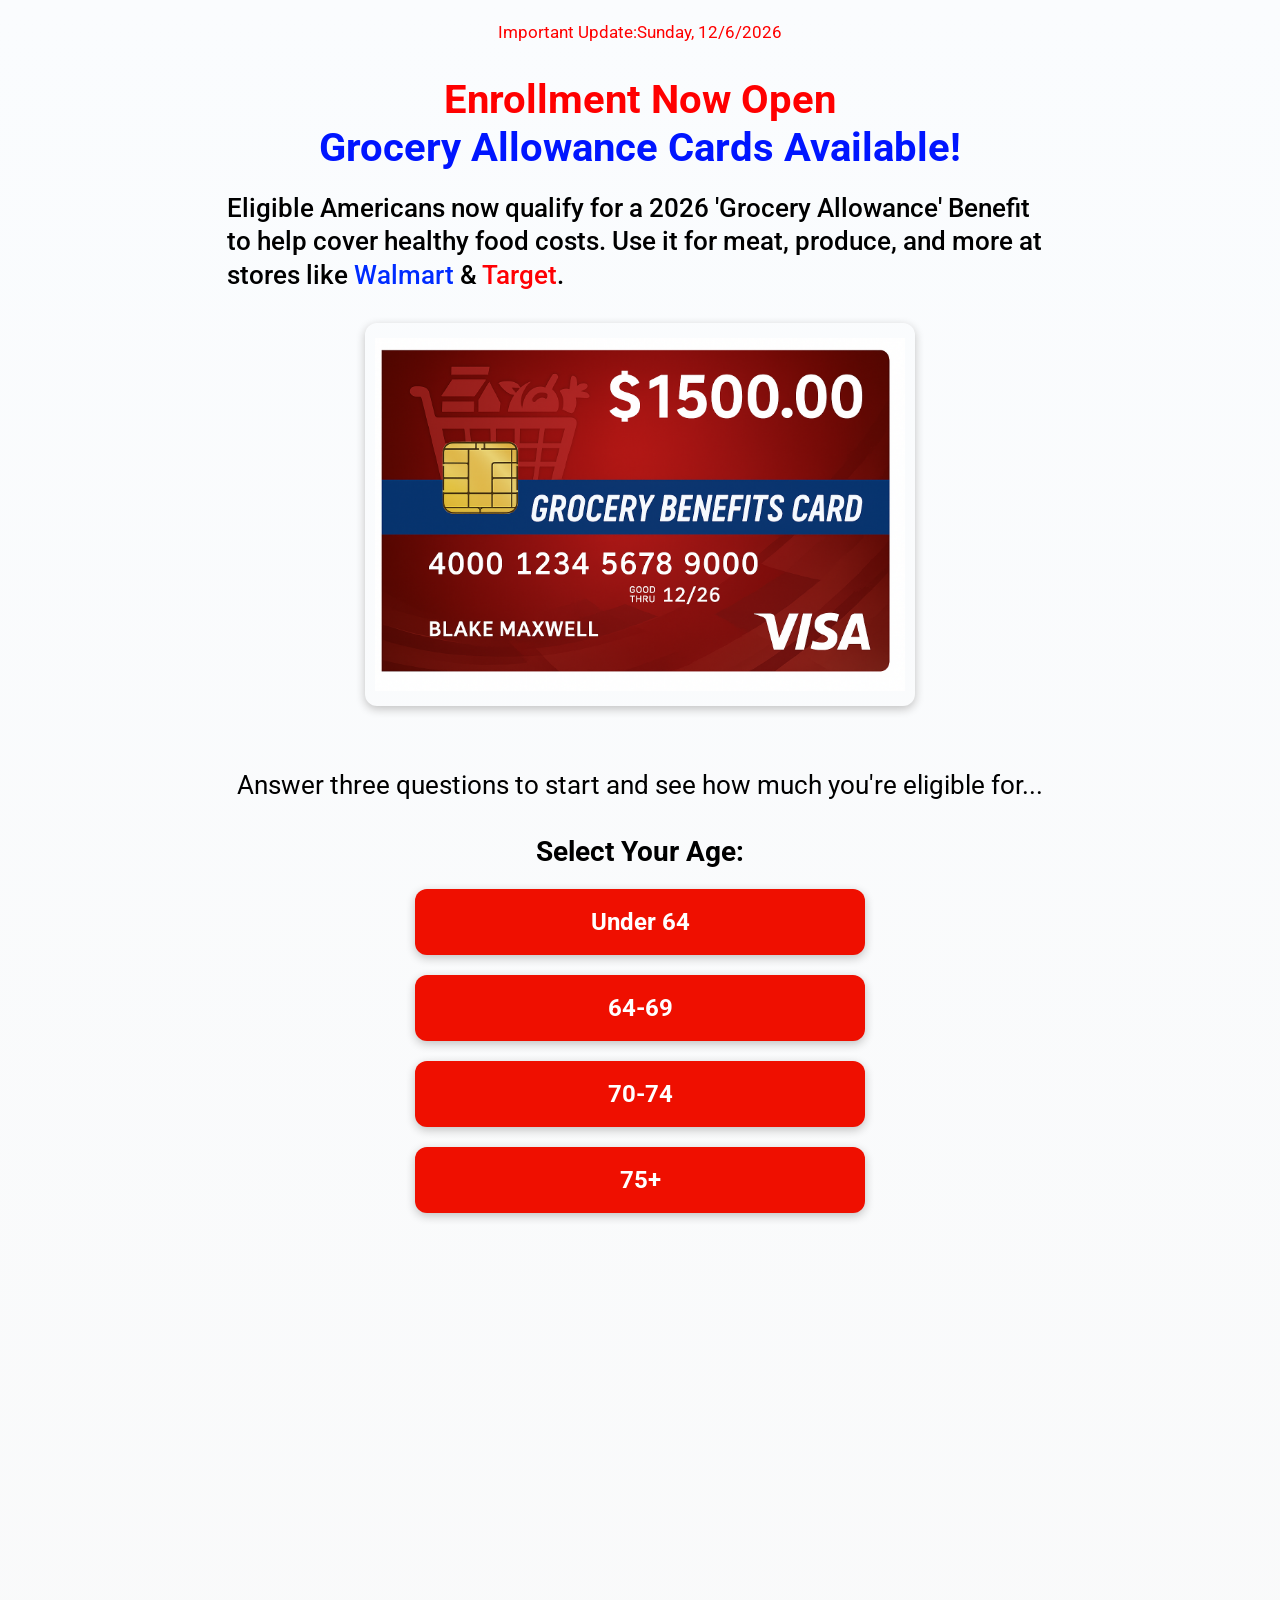
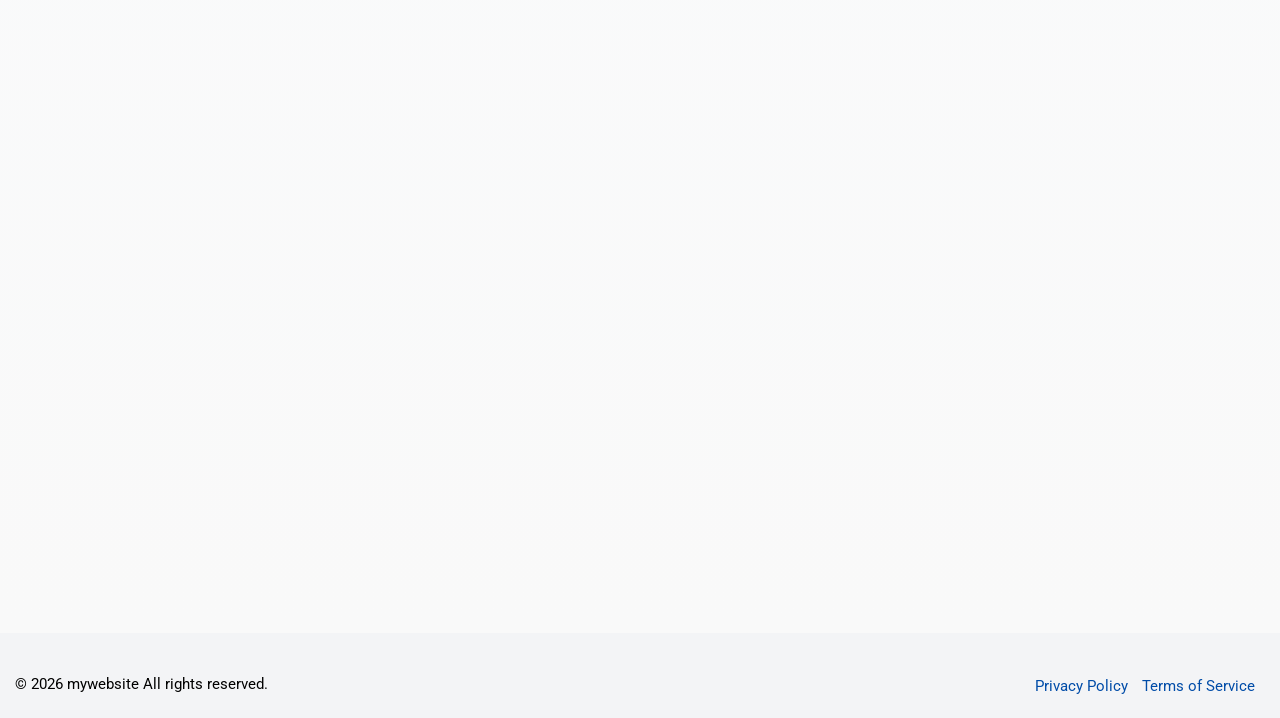
==== commit 369c00de: "dss" ====
--- a/index.html
+++ b/index.html
@@ -112,7 +112,8 @@
 <footer>
   <div class="container-fluid section-wrapper2">
     <div class="row">
-      <div class="col-md-6 col-sm-12"> <img src="images/logo.png" width="280" height="55" class="img-fluid ftr-logo">
+      <div class="col-md-6 col-sm-12"> 
+       
         <div class="copyright-txt">© <script type="text/javascript">
                 document.write(new Date().getFullYear());
               </script> mywebsite All rights reserved. </div>
